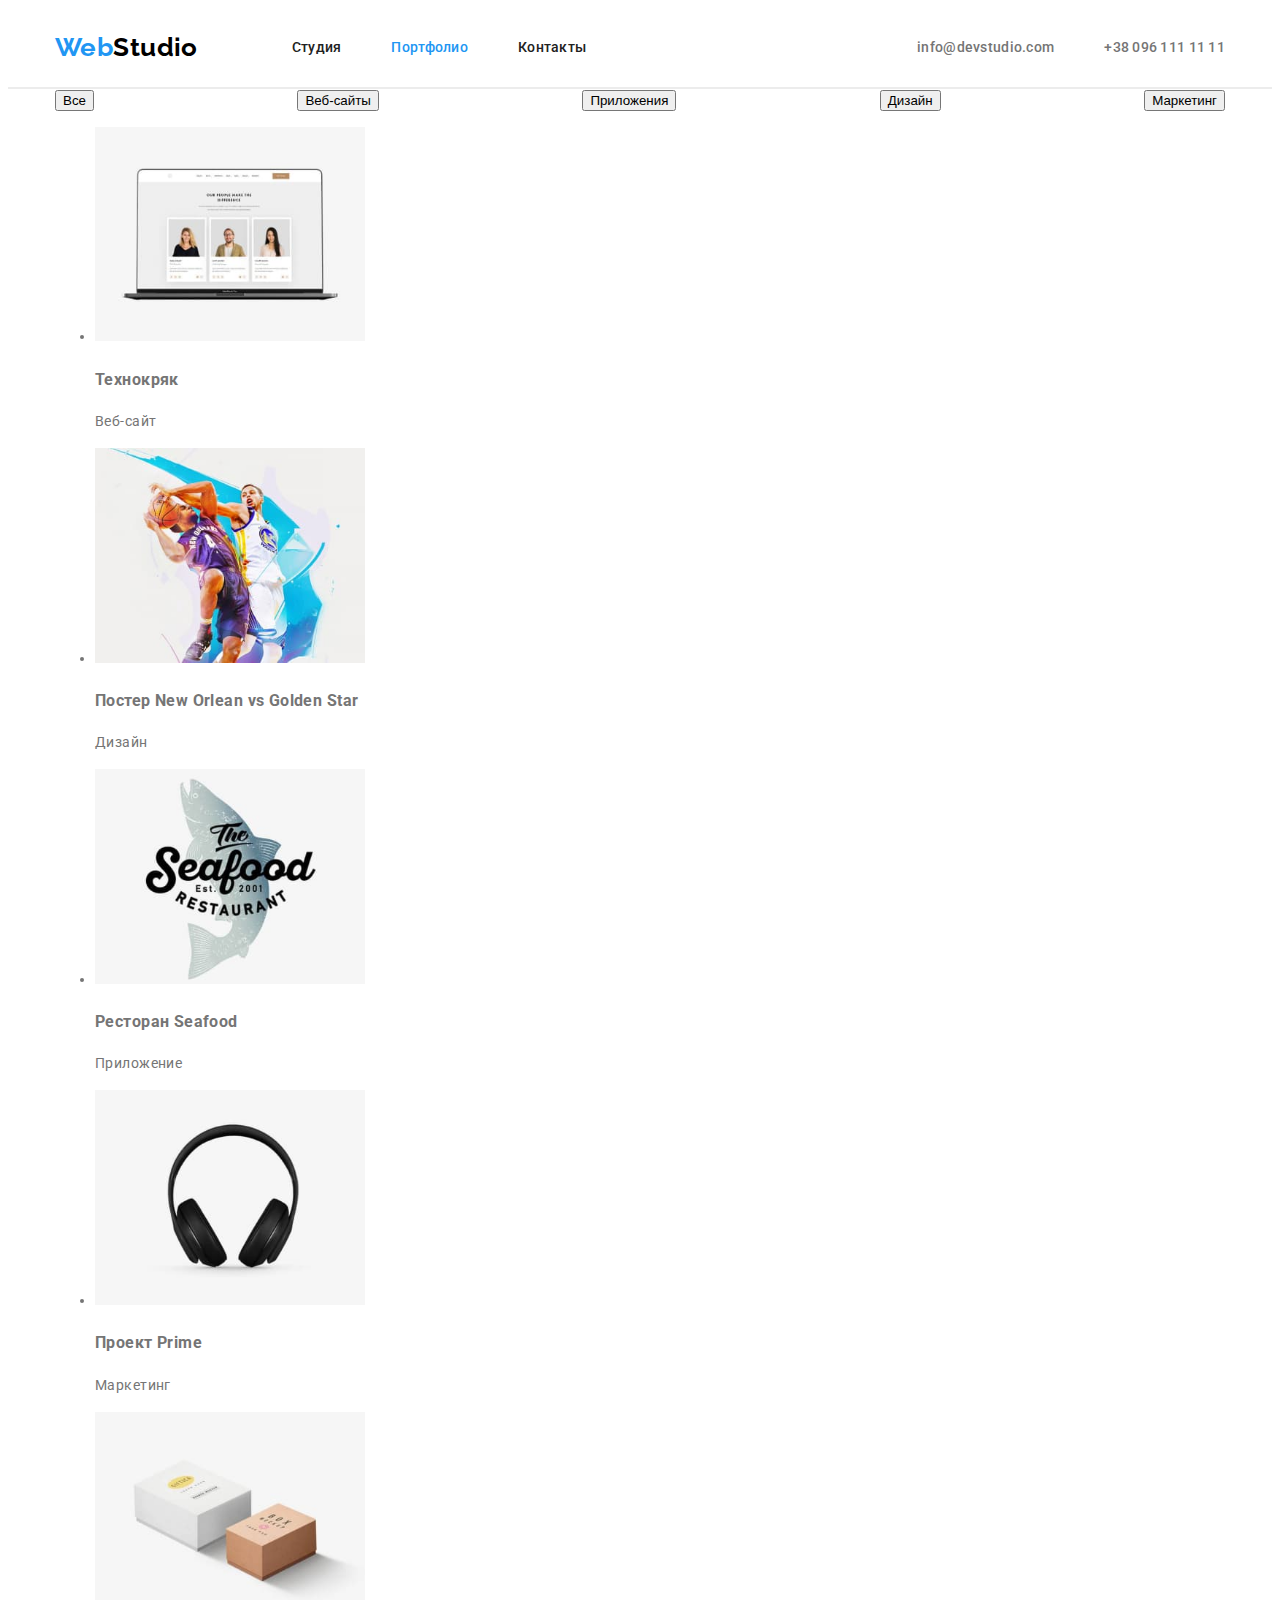
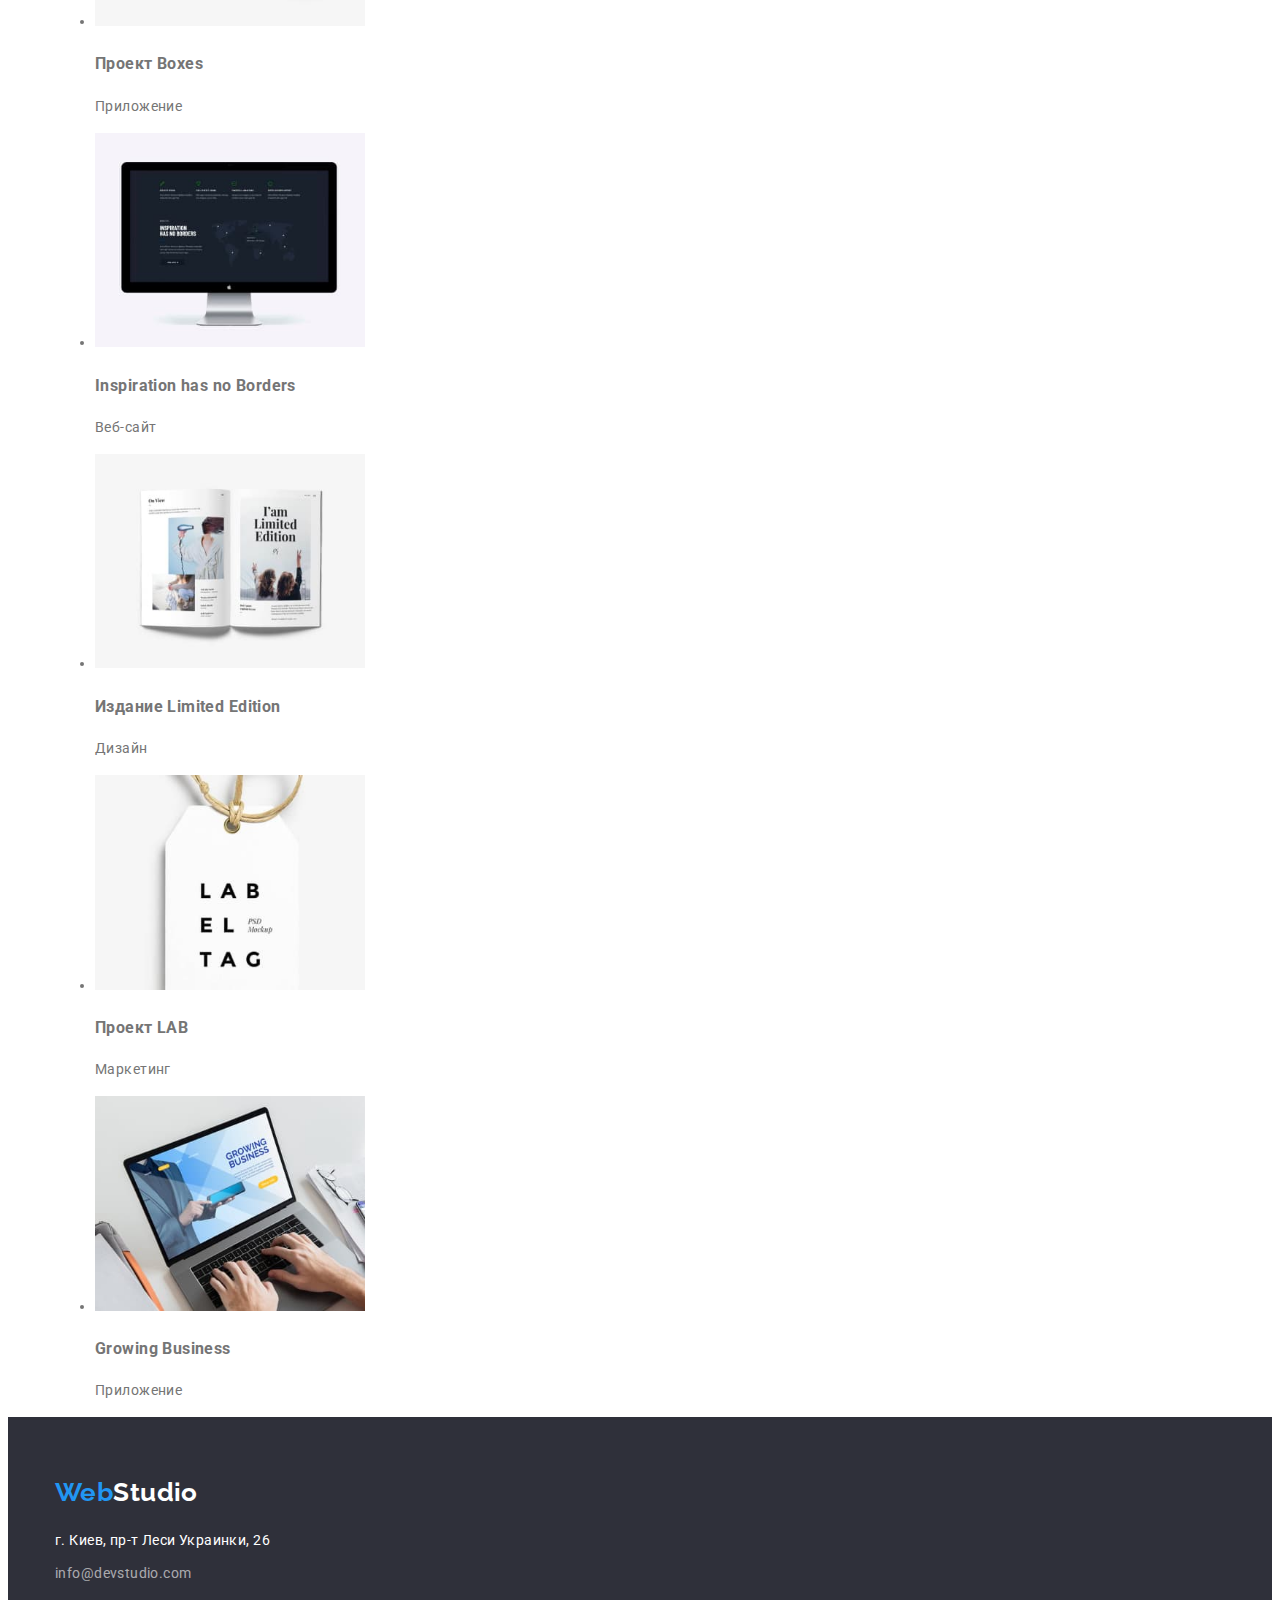
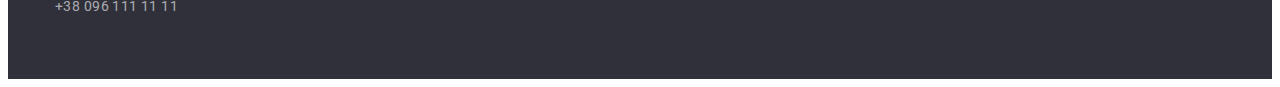
==== portfolio.html @ 9114711f "Добавлена верстка страницы  portfolio.html" ====
<!DOCTYPE html>
<html lang="en">
<head>
    <meta charset="UTF-8">
    <meta http-equiv="X-UA-Compatible" content="IE=edge">
    <meta name="viewport" content="width=device-width, initial-scale=1.0">
    <title>Portfolio</title>

    <link rel="preconnect" href="https://fonts.googleapis.com">
    <link rel="preconnect" href="https://fonts.gstatic.com" crossorigin>
    <link href="https://fonts.googleapis.com/css2?family=Raleway:wght@700&family=Roboto:wght@400;500;700&display=swap" rel="stylesheet"> 
    
    <link rel="stylesheet" href="./css/styles.css">
</head>
<body>
     <!-- header -->
     <header>
        <div class="header">
            <nav class="nav">
                <a class="logo" href="./index.html"><span class="sub-logo">Web</span>Studio</a>
                <ul class="list nav-link">
                    <li><a class="link" href="./index.html">Студия</a></li>
                    <li><a class="link current" href="./portfolio.html">Портфолио</a></li>
                    <li><a class="link" href="">Контакты</a></li>
                </ul>
            </nav>
            <ul class="list">
                <li><a class="link contact" href="mailto:info@devstudio.com">info@devstudio.com</a></li>
                <li><a class="link contact" href="tel:+380961111111">+38 096 111 11 11</a></li>
            </ul>

        </div>
        <div class="separate-line">
    </header>

    <!-- main page -->
    <main>
        <section class="section">
            <h1 class="unvisible">Примеры работ</h1>
            <ul class="list">
                <li><button type="button">Все</button></li>
                <li><button type="button">Веб-сайты</button></li>
                <li><button type="button">Приложения</button></li>
                <li><button type="button">Дизайн</button></li>
                <li><button type="button">Маркетинг</button></li>
            </ul>
            <ul>
                <li>
                    <img
                            src="./images/example_1.jpg"
                            alt="Пример работы"
                            width="270"
                        />
                        <h3>Технокряк</h3>
                        <p>Веб-сайт</p>
                </li>
                <li>
                    <img
                            src="./images/example_2.jpg"
                            alt="Пример работы"
                            width="270"
                        />
                        <h3>Постер New Orlean vs Golden Star</h3>
                        <p>Дизайн</p>
                </li>
                <li>
                    <img
                            src="./images/example_3.jpg"
                            alt="Пример работы"
                            width="270"
                        />
                        <h3>Ресторан Seafood</h3>
                        <p>Приложение</p>
                </li>
                <li>
                    <img
                            src="./images/example_4.jpg"
                            alt="Пример работы"
                            width="270"
                        />
                        <h3>Проект Prime</h3>
                        <p>Маркетинг</p>
                </li>
                <li>
                    <img
                            src="./images/example_5.jpg"
                            alt="Пример работы"
                            width="270"
                        />
                        <h3>Проект Boxes</h3>
                        <p>Приложение</p>
                </li>
                <li>
                    <img
                            src="./images/example_6.jpg"
                            alt="Пример работы"
                            width="270"
                        />
                        <h3>Inspiration has no Borders</h3>
                        <p>Веб-сайт</p>
                </li>
                <li>
                    <img
                            src="./images/example_7.jpg"
                            alt="Пример работы"
                            width="270"
                        />
                        <h3>Издание Limited Edition</h3>
                        <p>Дизайн</p>
                </li>
                <li>
                    <img
                            src="./images/example_8.jpg"
                            alt="Пример работы"
                            width="270"
                        />
                        <h3>Проект LAB</h3>
                        <p>Маркетинг</p>
                </li>
                <li>
                    <img
                            src="./images/example_9.jpg"
                            alt="Пример работы"
                            width="270"
                        />
                        <h3>Growing Business</h3>
                        <p>Приложение</p>
                </li>
            </ul>
        </section>
    </main>

    <!-- footer -->
    <footer class="footer">
        <div class="footer-container">
            <a class="logo" href="./index.html"><span class="sub-logo">Web</span>Studio</a>
            <address>
                <ul class="address">
                    <li><a class="address-link" href="">г. Киев, пр-т Леси Украинки, 26</a></li>
                    <li><a class="footer-contact" href="mailto:info@devstudio.com">info@devstudio.com</a></li>
                    <li><a class="footer-contact" href="tel:+380961111111">+38 096 111 11 11</a></li>
                </ul>
            </address>
        </div>
    </footer>
</body>
</html>
---- css/styles.css ----
:root {
    --text-color: #757575;
    --header-color: #212121;
    --logo-color: #000000;
    --accent-color: #2196F3;
    --bg-color: #FFFFFF;
    --secondary-bg-color:#F5F4FA;
    --additional-bg-color:#2F303A;
    --secondary-contact-color: rgba(255, 255, 255, 0.6);
    --separator-line-color: #ECECEC;
    --box-shadow-color1: rgba(0, 0, 0, 0.15);
    --box-shadow-color2: rgba(0, 0, 0, 0.12);
    --box-shadow-color3: rgba(0, 0, 0, 0.14);
    --box-shadow-color4: rgba(0, 0, 0, 0.2);

}

/* Оформление основного текста */
body {
    background-color: var(--bg-color);
    color: var(--text-color);

    font-family: Roboto, sans-serif;
    font-size: 14px;
    line-height: 1.71;
    letter-spacing: 0.03em;  
  }

/* Делаем flex-контейнерами всю шапку, меню навигации и все списки */
.header, 
.nav, 
.list {
    display: flex;
}

/* Позиционируем элементы в шапке и во всех списках */
.header,
.list {
    align-items: center;
    justify-content: space-between;
}

/* Задаём ширину контента и центрируем его */
.header,
.section,
.team >.list
 {
    width: 1170px;
    margin: auto;
}

/* Стилизируем ссылки */
.link {
    color: var(--header-color);
    margin: 0 0 0 50px; 
    text-decoration: none;
    font-weight: 500;
    line-height: 1.14;
    letter-spacing: 0.02em;
}

/* Переопределяем цвет ссылок при наведении мышей или фокусе с клафиатуры,
    a также цвет ссылки текущей страницы */
.link:hover,
.link:focus,
.link.contact:hover,
.link.contact:focus,
.address-link:hover,
.address-link:focus,
.footer-contact:hover,
.footer-contact:focus,
.current {
    color: var(--accent-color);
}

/* Переопределаем цвет контактов */
.link.contact {
    color: var(--text-color);
}

/* Стилизируем списки (убираем маркеры и левый внутренний отступ) */
.list,
.address {
    list-style: none;
    margin: 0;
    padding-left: 0;
}

/* Стилизируем логотип */
.logo {
    color: var(--logo-color);
    margin: 24px 0;
    text-decoration: none;
    font-family: 'Raleway';
    font-style: normal;
    font-weight: 700;
    font-size: 26px;
    line-height: 1.19;
}

.sub-logo {
    color: var(--accent-color);
}

/* Позиционируем список навигации */
.nav-link {
    margin-left: 44px;
}

/* Разделительная черта между шапкой и остальной страницей */
.separate-line {
    height: 0px;
    border: 1px solid var(--separator-line-color);
}

/* Основной заголовок */
.hero {
    color: var(--bg-color);
    background-color: var(--additional-bg-color);
    display: flex;
    flex-direction: column;
    align-items: center;
    justify-content: center;
}

.slogan {
    width: 696px;
    margin: 0 auto;
    padding-top: 200px;
    font-weight: 900;
    font-size: 44px;
    line-height: 1.36;
    letter-spacing: 0.06em;
    text-align: center;
    text-transform: uppercase;
}

/* Оформление и позиционирование кнопки */
.btn {
    color: var(--bg-color);
    background: var(--accent-color);
    margin: 30px auto 200px;
    padding: 10px 32px;
    border-width: 0;
    border-radius: 4px; 
    box-shadow: 0px 4px 4px var(--box-shadow-color1);
    font-weight: 700;
    font-size: 16px;
    line-height: 1.88;
    letter-spacing: 0.06em;

    cursor: pointer;
}

/* Скрываем логические заголовки */
.unvisible {
    display: none;
}

/* Оформление подзаголовков */
.subtitle {
    color: var(--header-color);
    font-weight: 700;
    line-height: 1.14;
    text-transform: uppercase;
}

/* Оформление заголовков разделов(секций) */
.title {
    color: var(--header-color);
    margin-top: 0;
    margin-bottom: 50px;
    font-weight: 700;
    font-size: 36px;
    line-height: 1.17;
    text-align: center;
}

/* Блок отдельного преимущества */
.feature {
    width: 270px;
    margin: 94px auto;
}

/* Убираем лишние пустоты под изображениями в списках */
.list img {
    display: block;
}

/* Секция "Наша команда" */
.team {
    background-color: var(--secondary-bg-color);
    margin: 94px auto 0;
    padding: 94px 0;
}

/* Блок отдельного члена команды */
.member {
    background-color: var(--bg-color);
    text-align: center;
    box-shadow: 0px 1px 3px var(--box-shadow-color2), 
                0px 1px 1px var(--box-shadow-color3),
                0px 2px 1px var(--box-shadow-color4);
    border-radius: 0px 0px 4px 4px;
}

/* Стиль имени члена команды */
.name {
    color: var(--header-color);
    margin: 30px auto 10px;
    font-weight: 500;
    font-size: 16px;
    line-height: 1.19;
}

/* Стиль для должности */
.position {
    color: var(--text-color);
    margin: 10px auto 30px;
    font-size: 16px;
    line-height: 1.19;
}

/* Переопределяем цвет фона Подвала */
.footer {
    background-color: var(--additional-bg-color);
}

/* Размер и позиционирование контента подвала */
.footer-container {
    width: 1170px;
    margin: auto;
    padding: 60px 0;
}

/* Переопределяем цвет логотипа в подвале */
.footer .logo {
    color: var(--bg-color);
}

/* Оформляем блок адреса */
.address{
    margin-top: 20px;
    font-style: normal;
}

/* Стилизируем ссылку адреса */
.address-link {
    color: var(--bg-color);
    text-decoration: none;
    display: block;
}

/* Стилизируем ссылки контактов в подвале */
.footer-contact {
    color: var(--secondary-contact-color);
    text-decoration: none;
    padding-top: 9px;
    display: block
}
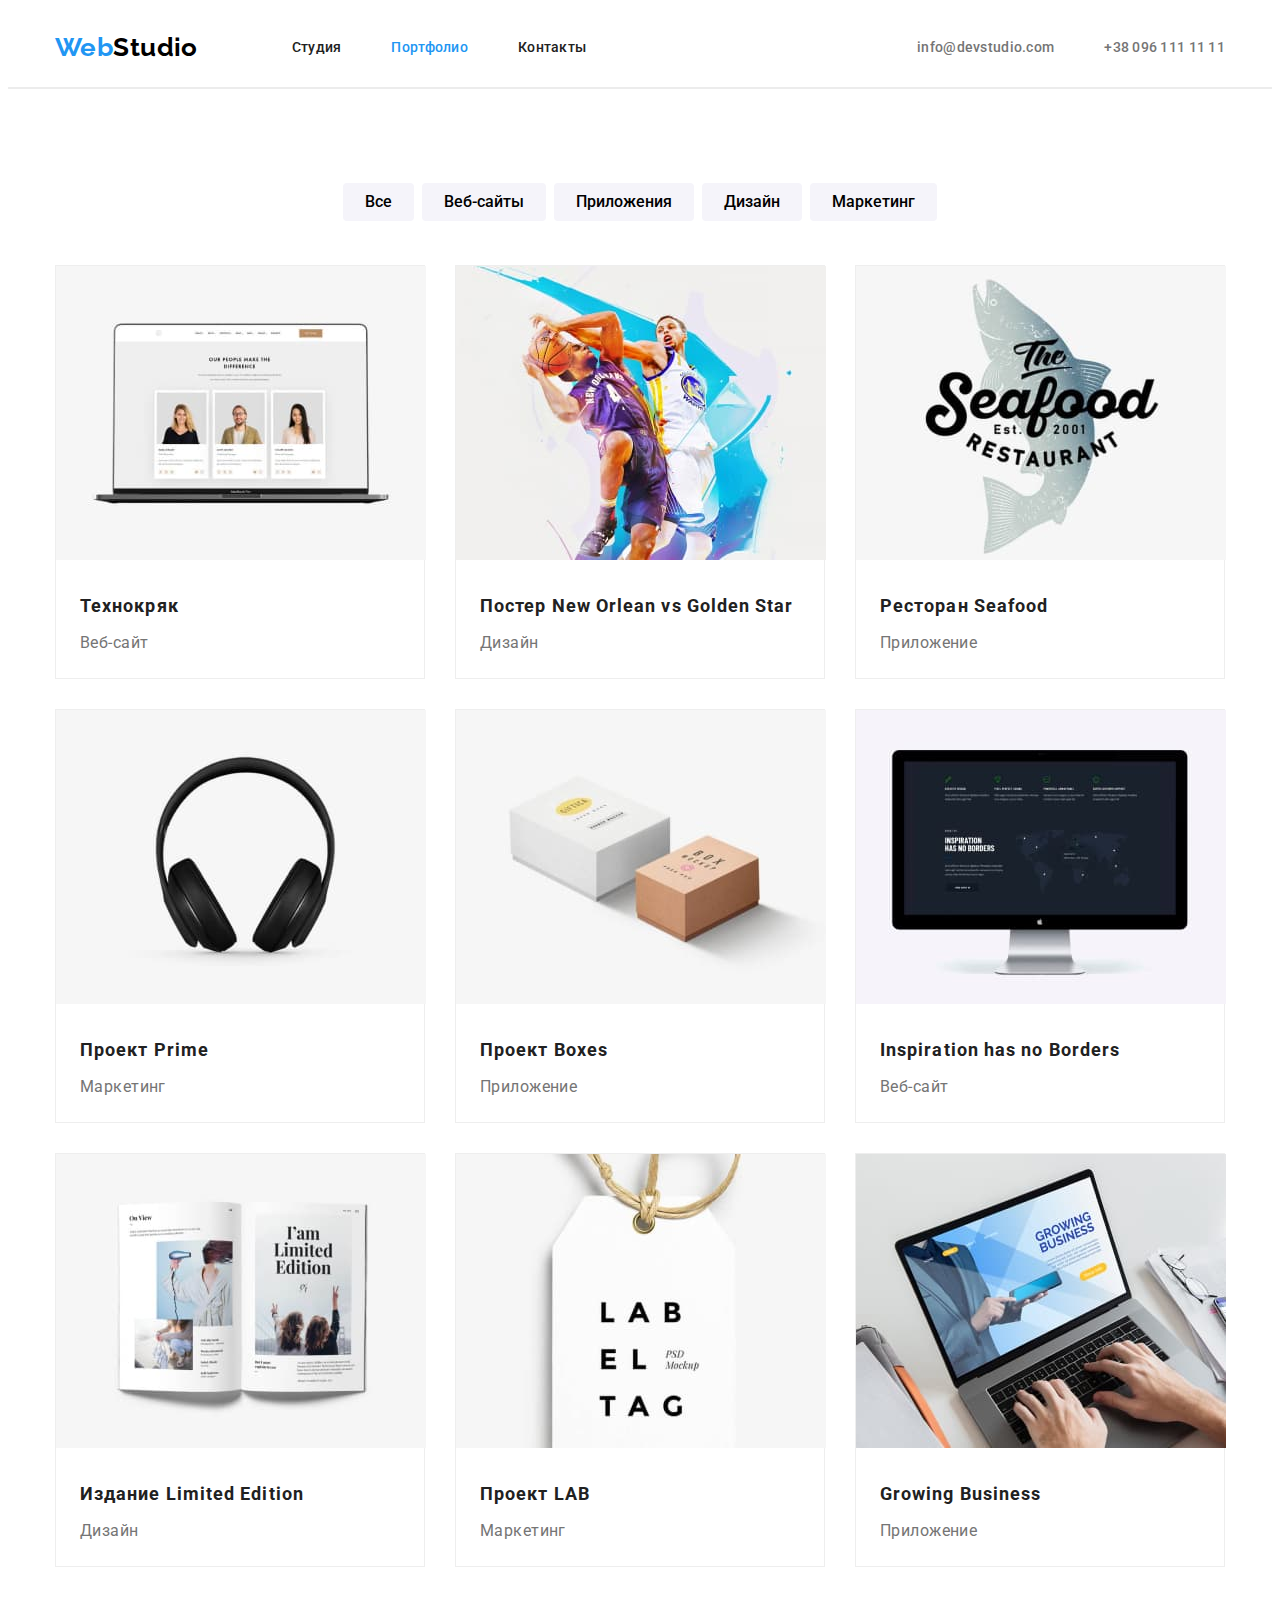
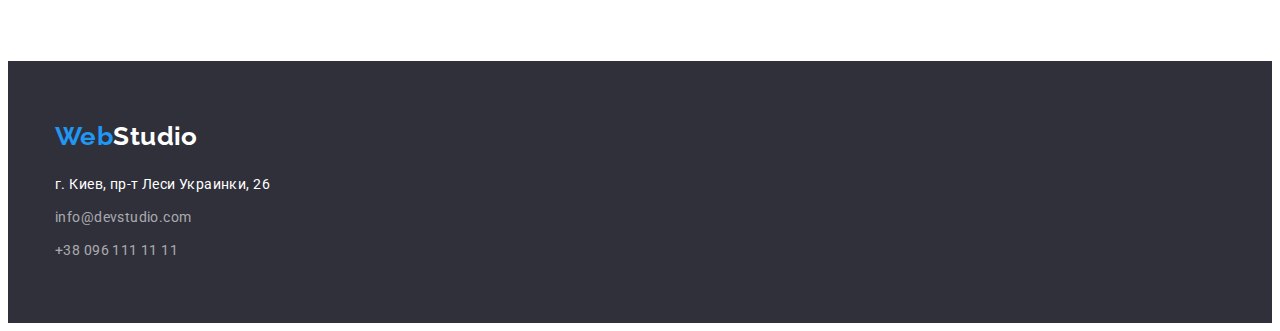
==== commit 400adee7: "Добавлено css-оформление для portfolio.html" ====
--- a/portfolio.html
+++ b/portfolio.html
@@ -8,7 +8,7 @@
 
     <link rel="preconnect" href="https://fonts.googleapis.com">
     <link rel="preconnect" href="https://fonts.gstatic.com" crossorigin>
-    <link href="https://fonts.googleapis.com/css2?family=Raleway:wght@700&family=Roboto:wght@400;500;700&display=swap" rel="stylesheet"> 
+    <link href="https://fonts.googleapis.com/css2?family=Raleway:wght@700&family=Roboto:wght@400;500;700;900&display=swap" rel="stylesheet">  
     
     <link rel="stylesheet" href="./css/styles.css">
 </head>
@@ -35,96 +35,97 @@
 
     <!-- main page -->
     <main>
+        <!-- work examples -->
         <section class="section">
             <h1 class="unvisible">Примеры работ</h1>
-            <ul class="list">
-                <li><button type="button">Все</button></li>
-                <li><button type="button">Веб-сайты</button></li>
-                <li><button type="button">Приложения</button></li>
-                <li><button type="button">Дизайн</button></li>
-                <li><button type="button">Маркетинг</button></li>
+            <ul class="filter">
+                <li><button class="filter-btn" type="button">Все</button></li>
+                <li><button class="filter-btn" type="button">Веб-сайты</button></li>
+                <li><button class="filter-btn" type="button">Приложения</button></li>
+                <li><button class="filter-btn" type="button">Дизайн</button></li>
+                <li><button class="filter-btn" type="button">Маркетинг</button></li>
             </ul>
-            <ul>
-                <li>
+            <ul class="examples">
+                <li class="work-example">
                     <img
                             src="./images/example_1.jpg"
                             alt="Пример работы"
-                            width="270"
+                            width="370"
                         />
-                        <h3>Технокряк</h3>
-                        <p>Веб-сайт</p>
+                        <h2 class="work-name">Технокряк</h2>
+                        <p class="work-kind">Веб-сайт</p>
                 </li>
-                <li>
+                <li class="work-example">
                     <img
                             src="./images/example_2.jpg"
                             alt="Пример работы"
-                            width="270"
+                            width="370"
                         />
-                        <h3>Постер New Orlean vs Golden Star</h3>
-                        <p>Дизайн</p>
+                        <h2 class="work-name">Постер New Orlean vs Golden Star</h2>
+                        <p class="work-kind">Дизайн</p>
                 </li>
-                <li>
+                <li class="work-example">
                     <img
                             src="./images/example_3.jpg"
                             alt="Пример работы"
-                            width="270"
+                            width="370"
                         />
-                        <h3>Ресторан Seafood</h3>
-                        <p>Приложение</p>
+                        <h2 class="work-name">Ресторан Seafood</h2>
+                        <p class="work-kind">Приложение</p>
                 </li>
-                <li>
+                <li class="work-example">
                     <img
                             src="./images/example_4.jpg"
                             alt="Пример работы"
-                            width="270"
+                            width="370"
                         />
-                        <h3>Проект Prime</h3>
-                        <p>Маркетинг</p>
+                        <h2 class="work-name">Проект Prime</h2>
+                        <p class="work-kind">Маркетинг</p>
                 </li>
-                <li>
+                <li class="work-example">
                     <img
                             src="./images/example_5.jpg"
                             alt="Пример работы"
-                            width="270"
+                            width="370"
                         />
-                        <h3>Проект Boxes</h3>
-                        <p>Приложение</p>
+                        <h2 class="work-name">Проект Boxes</h2>
+                        <p class="work-kind">Приложение</p>
                 </li>
-                <li>
+                <li class="work-example">
                     <img
                             src="./images/example_6.jpg"
                             alt="Пример работы"
-                            width="270"
+                            width="370"
                         />
-                        <h3>Inspiration has no Borders</h3>
-                        <p>Веб-сайт</p>
+                        <h2 class="work-name">Inspiration has no Borders</h2>
+                        <p class="work-kind">Веб-сайт</p>
                 </li>
-                <li>
+                <li class="work-example">
                     <img
                             src="./images/example_7.jpg"
                             alt="Пример работы"
-                            width="270"
+                            width="370"
                         />
-                        <h3>Издание Limited Edition</h3>
-                        <p>Дизайн</p>
+                        <h2 class="work-name">Издание Limited Edition</h2>
+                        <p class="work-kind">Дизайн</p>
                 </li>
-                <li>
+                <li class="work-example">
                     <img
                             src="./images/example_8.jpg"
                             alt="Пример работы"
-                            width="270"
+                            width="370"
                         />
-                        <h3>Проект LAB</h3>
-                        <p>Маркетинг</p>
+                        <h2 class="work-name">Проект LAB</h2>
+                        <p class="work-kind">Маркетинг</p>
                 </li>
-                <li>
+                <li class="work-example">
                     <img
                             src="./images/example_9.jpg"
                             alt="Пример работы"
-                            width="270"
+                            width="370"
                         />
-                        <h3>Growing Business</h3>
-                        <p>Приложение</p>
+                        <h2 class="work-name">Growing Business</h2>
+                        <p class="work-kind">Приложение</p>
                 </li>
             </ul>
         </section>
--- a/css/styles.css
+++ b/css/styles.css
@@ -9,10 +9,13 @@
     --additional-bg-color:#2F303A;
     --secondary-contact-color: rgba(255, 255, 255, 0.6);
     --separator-line-color: #ECECEC;
+    --border-color: #EEEEEE;
     --box-shadow-color1: rgba(0, 0, 0, 0.15);
     --box-shadow-color2: rgba(0, 0, 0, 0.12);
     --box-shadow-color3: rgba(0, 0, 0, 0.14);
     --box-shadow-color4: rgba(0, 0, 0, 0.2);
+    --box-shadow-color5: rgba(0, 0, 0, 0.1);
+    --box-shadow-color6: rgba(0, 0, 0, 0.08);
 
 }
 
@@ -27,7 +30,7 @@
     letter-spacing: 0.03em;  
   }
 
-/* Делаем flex-контейнерами всю шапку, меню навигации и все списки */
+/* Делаем flex-контейнерами шапку, отдельно меню навигации и все списки */
 .header, 
 .nav, 
 .list {
@@ -43,11 +46,14 @@
 
 /* Задаём ширину контента и центрируем его */
 .header,
-.section,
-.team >.list
- {
+.team >.list {
     width: 1170px;
     margin: auto;
+}
+
+.section {
+    width: 1170px;
+    margin: 94px auto;
 }
 
 /* Стилизируем ссылки */
@@ -145,11 +151,11 @@
     border-width: 0;
     border-radius: 4px; 
     box-shadow: 0px 4px 4px var(--box-shadow-color1);
+    font-family: Roboto, sans-serif;
     font-weight: 700;
     font-size: 16px;
     line-height: 1.88;
     letter-spacing: 0.06em;
-
     cursor: pointer;
 }
 
@@ -180,7 +186,6 @@
 /* Блок отдельного преимущества */
 .feature {
     width: 270px;
-    margin: 94px auto;
 }
 
 /* Убираем лишние пустоты под изображениями в списках */
@@ -260,4 +265,74 @@
     display: block
 }
 
-
+/* Фильтр для примеров работ */
+.filter {
+    list-style: none;
+    display: flex;
+    justify-content: center;
+    padding-left: 0;
+}
+
+/* Оформляем кнопки фильтра */
+.filter-btn {
+    background: var(--secondary-bg-color);
+    margin: 0 4px 30px;
+    padding: 6px 22px;
+    border-width: 0;
+    border-radius: 4px;
+    font-family: Roboto, sans-serif;
+    font-weight: 500;
+    font-size: 16px;
+    line-height: 1.62;
+    text-align: center;
+}
+
+/* Переопределяем цвет кнопок фильтра при наведении мыши и
+   фокуса с клавиатуры */
+.filter-btn:hover,
+.filter-btn:focus {
+    background-color: var(--accent-color);
+    color: var(--bg-color);
+    box-shadow: 0px 3px 1px var(--box-shadow-color5),
+                0px 1px 2px var(--box-shadow-color6),
+                0px 2px 2px var(--box-shadow-color2);
+}
+
+/* Список примеров работ */
+.examples {
+    list-style: none;
+    margin-left: -30px;
+    margin-top: -30px;
+    padding-left: 0;
+    display: flex;
+    flex-wrap: wrap;
+}
+
+/* GПример работы */
+.work-example {
+    width: 370px;
+    margin-left: 30px;
+    margin-top: 30px;
+    border: 1px solid var(--border-color);;
+    box-sizing: border-box;
+}
+
+/* Имя работы */
+.work-name {
+    color: var(--header-color);
+    margin: 20px 24px 4px;
+    font-weight: 700;
+    font-size: 18px;
+    line-height: 2;
+    letter-spacing: 0.06em;
+}
+
+/* Тип работы */
+.work-kind {
+    margin: 4px 24px 20px;
+    font-size: 16px;
+    line-height: 1.88;
+}
+
+
+
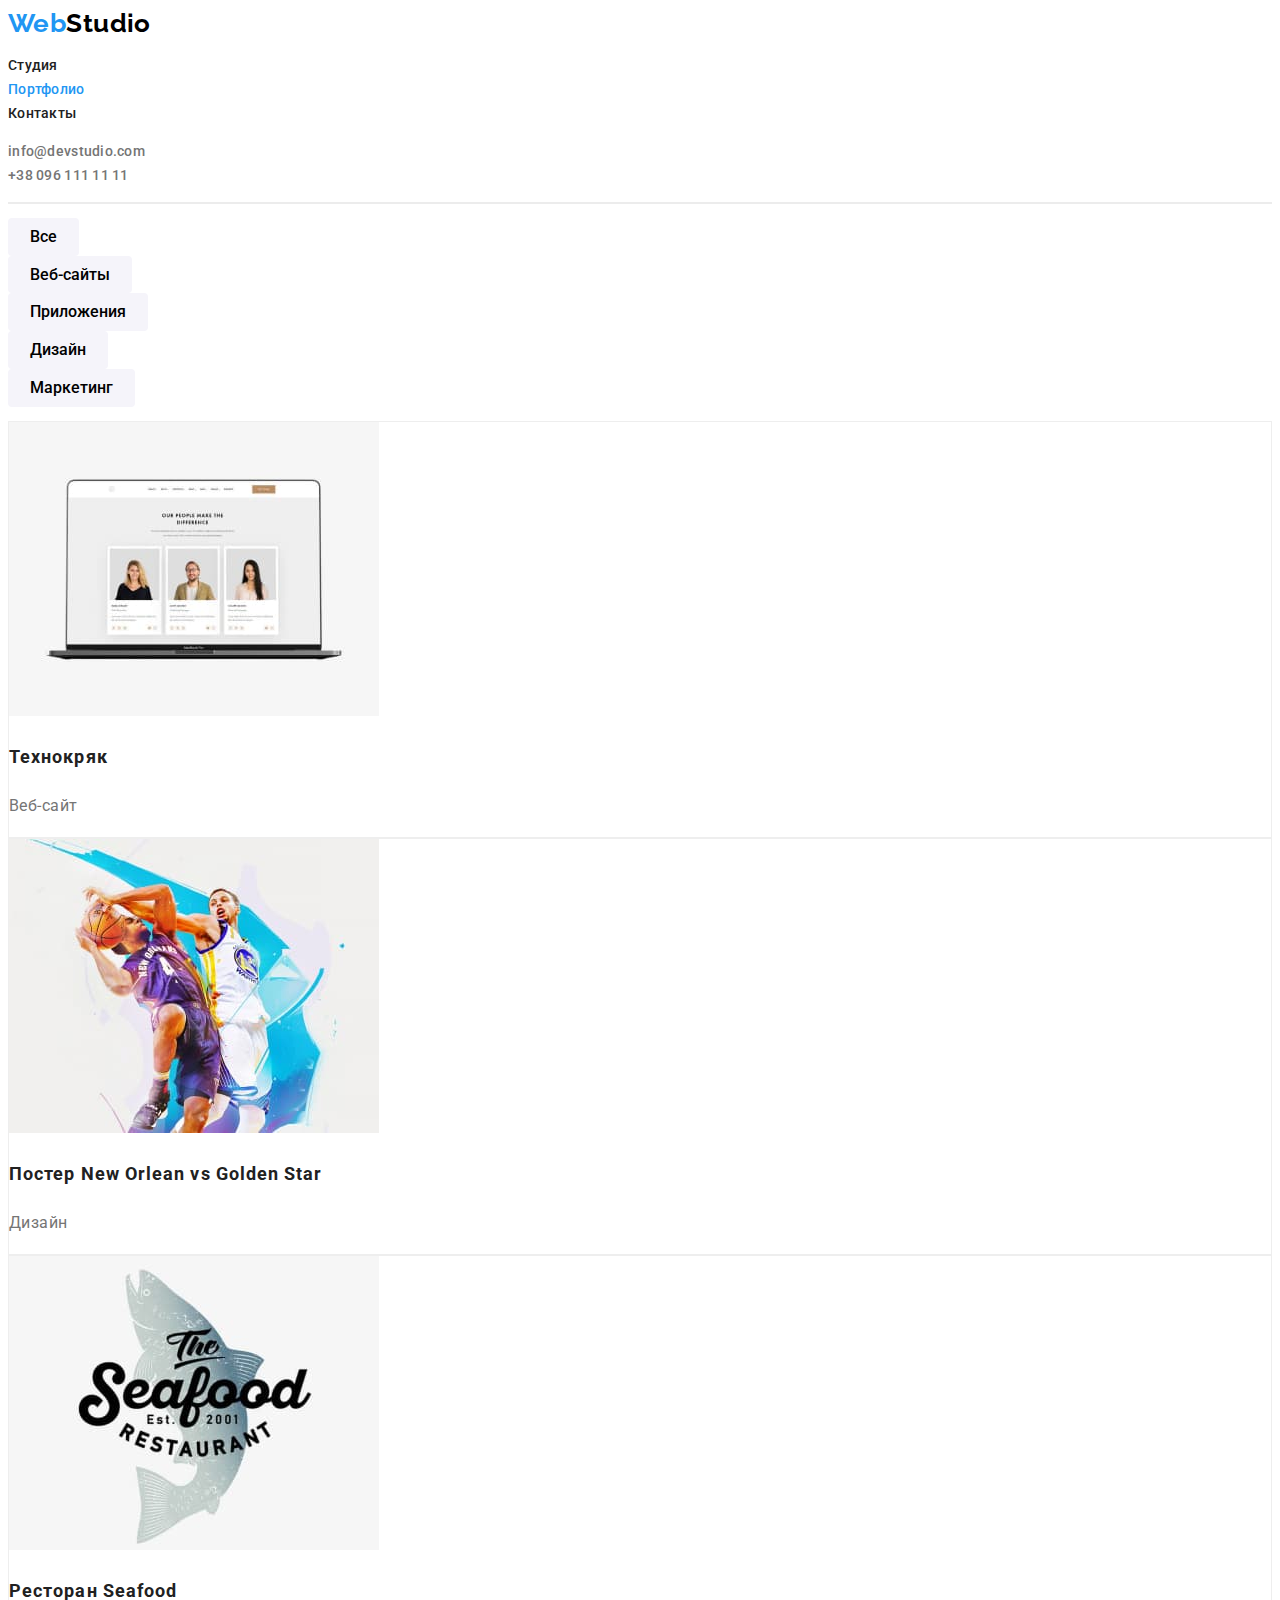
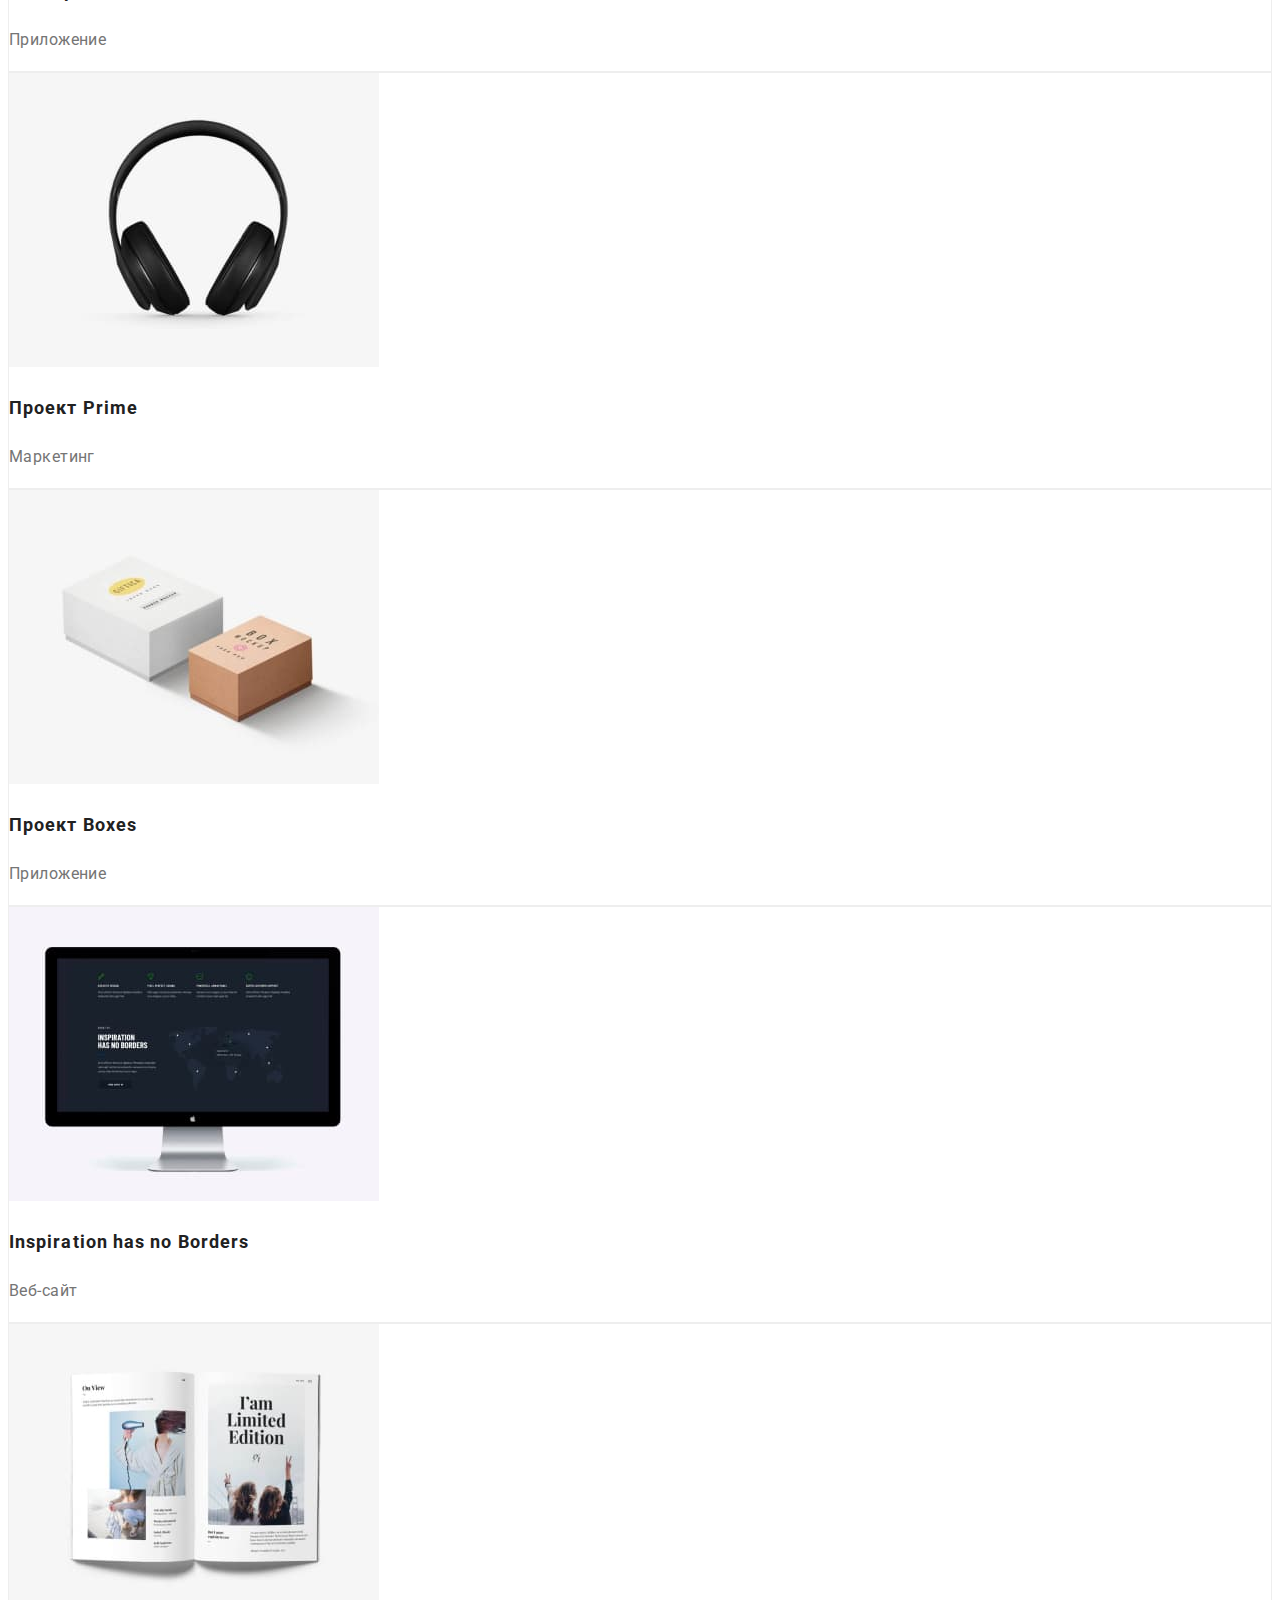
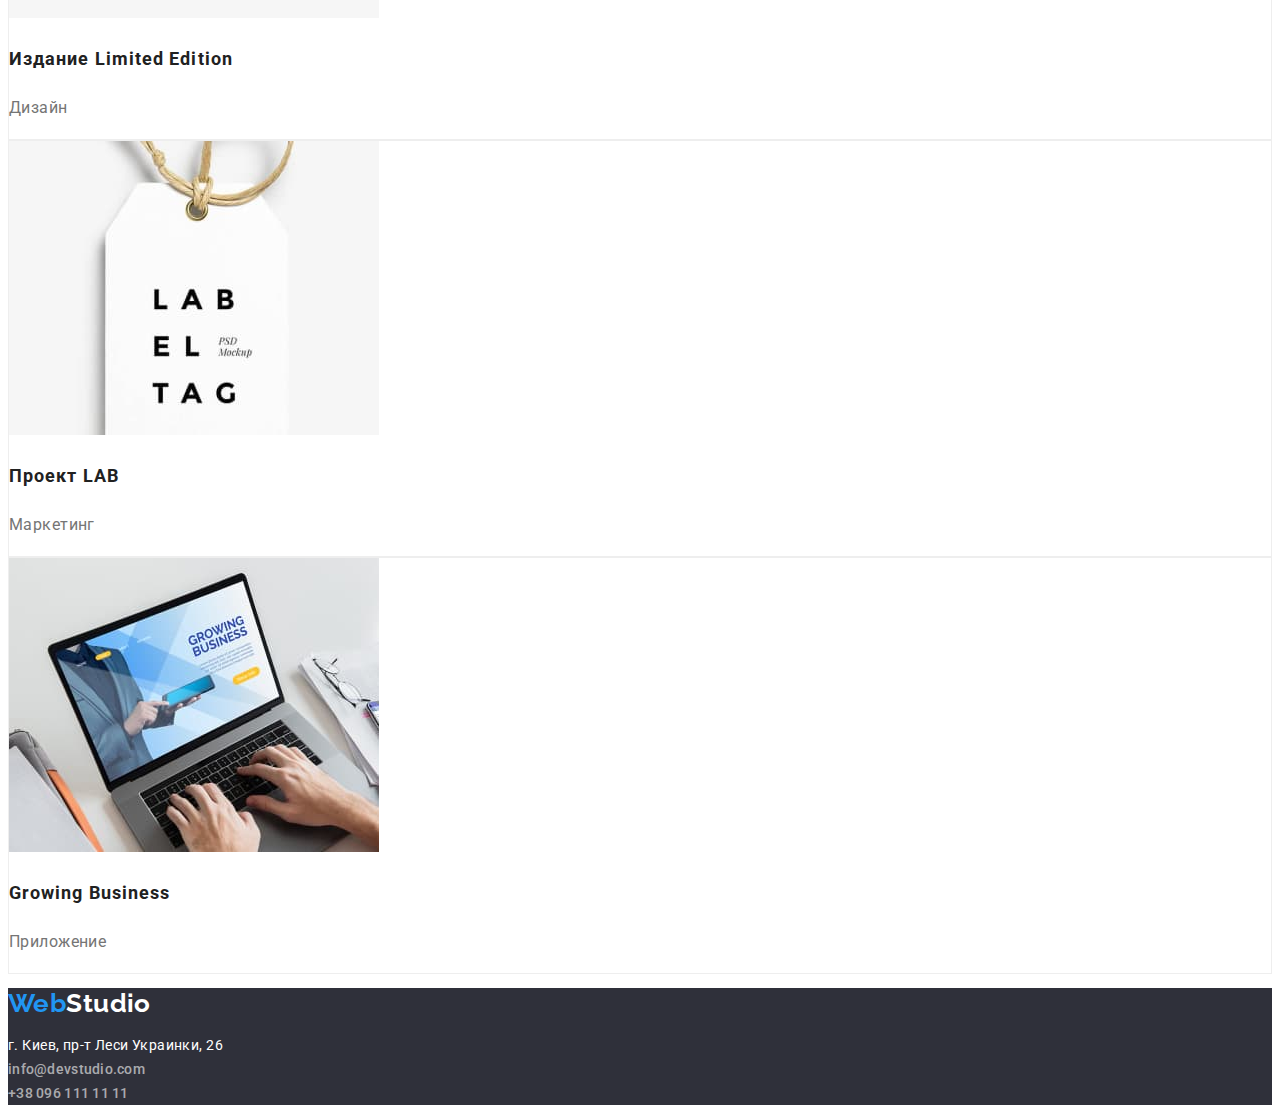
==== commit 0f94cc45: "Учтены рекомендации ментора" ====
--- a/portfolio.html
+++ b/portfolio.html
@@ -12,134 +12,134 @@
     
     <link rel="stylesheet" href="./css/styles.css">
 </head>
+
 <body>
-     <!-- header -->
+     <!-- Шапка -->
      <header>
         <div class="header">
             <nav class="nav">
                 <a class="logo" href="./index.html"><span class="sub-logo">Web</span>Studio</a>
-                <ul class="list nav-link">
-                    <li><a class="link" href="./index.html">Студия</a></li>
-                    <li><a class="link current" href="./portfolio.html">Портфолио</a></li>
-                    <li><a class="link" href="">Контакты</a></li>
+                <ul class="nav-list">
+                    <li><a class="nav-link" href="./index.html">Студия</a></li>
+                    <li><a class="nav-link current" href="./portfolio.html">Портфолио</a></li>
+                    <li><a class="nav-link" href="">Контакты</a></li>
                 </ul>
             </nav>
-            <ul class="list">
-                <li><a class="link contact" href="mailto:info@devstudio.com">info@devstudio.com</a></li>
-                <li><a class="link contact" href="tel:+380961111111">+38 096 111 11 11</a></li>
+            <ul class="contact-list">
+                <li><a class="contact-link" href="mailto:info@devstudio.com">info@devstudio.com</a></li>
+                <li><a class="contact-link" href="tel:+380961111111">+38 096 111 11 11</a></li>
             </ul>
-
         </div>
         <div class="separate-line">
     </header>
 
     <!-- main page -->
     <main>
-        <!-- work examples -->
-        <section class="section">
-            <h1 class="unvisible">Примеры работ</h1>
-            <ul class="filter">
-                <li><button class="filter-btn" type="button">Все</button></li>
-                <li><button class="filter-btn" type="button">Веб-сайты</button></li>
-                <li><button class="filter-btn" type="button">Приложения</button></li>
-                <li><button class="filter-btn" type="button">Дизайн</button></li>
-                <li><button class="filter-btn" type="button">Маркетинг</button></li>
+        <!-- Портфолио -->
+        <section class="portfolio">
+            <h1 class="unvisible">Портфолио</h1>
+            <ul class="portfolio-btn-list">
+                <li><button class="portfolio-btn" type="button">Все</button></li>
+                <li><button class="portfolio-btn" type="button">Веб-сайты</button></li>
+                <li><button class="portfolio-btn" type="button">Приложения</button></li>
+                <li><button class="portfolio-btn" type="button">Дизайн</button></li>
+                <li><button class="portfolio-btn" type="button">Маркетинг</button></li>
             </ul>
-            <ul class="examples">
-                <li class="work-example">
+            <ul class="project-list">
+                <li class="project-item">
                     <img
                             src="./images/example_1.jpg"
                             alt="Пример работы"
                             width="370"
                         />
-                        <h2 class="work-name">Технокряк</h2>
-                        <p class="work-kind">Веб-сайт</p>
+                        <h2 class="project-title">Технокряк</h2>
+                        <p class="project-description">Веб-сайт</p>
                 </li>
-                <li class="work-example">
+                <li class="project-item">
                     <img
                             src="./images/example_2.jpg"
                             alt="Пример работы"
                             width="370"
                         />
-                        <h2 class="work-name">Постер New Orlean vs Golden Star</h2>
-                        <p class="work-kind">Дизайн</p>
+                        <h2 class="project-title">Постер New Orlean vs Golden Star</h2>
+                        <p class="project-description">Дизайн</p>
                 </li>
-                <li class="work-example">
+                <li class="project-item">
                     <img
                             src="./images/example_3.jpg"
                             alt="Пример работы"
                             width="370"
                         />
-                        <h2 class="work-name">Ресторан Seafood</h2>
-                        <p class="work-kind">Приложение</p>
+                        <h2 class="project-title">Ресторан Seafood</h2>
+                        <p class="project-description">Приложение</p>
                 </li>
-                <li class="work-example">
+                <li class="project-item">
                     <img
                             src="./images/example_4.jpg"
                             alt="Пример работы"
                             width="370"
                         />
-                        <h2 class="work-name">Проект Prime</h2>
-                        <p class="work-kind">Маркетинг</p>
+                        <h2 class="project-title">Проект Prime</h2>
+                        <p class="project-description">Маркетинг</p>
                 </li>
-                <li class="work-example">
+                <li class="project-item">
                     <img
                             src="./images/example_5.jpg"
                             alt="Пример работы"
                             width="370"
                         />
-                        <h2 class="work-name">Проект Boxes</h2>
-                        <p class="work-kind">Приложение</p>
+                        <h2 class="project-title">Проект Boxes</h2>
+                        <p class="project-description">Приложение</p>
                 </li>
-                <li class="work-example">
+                <li class="project-item">
                     <img
                             src="./images/example_6.jpg"
                             alt="Пример работы"
                             width="370"
                         />
-                        <h2 class="work-name">Inspiration has no Borders</h2>
-                        <p class="work-kind">Веб-сайт</p>
+                        <h2 class="project-title">Inspiration has no Borders</h2>
+                        <p class="project-description">Веб-сайт</p>
                 </li>
-                <li class="work-example">
+                <li class="project-item">
                     <img
                             src="./images/example_7.jpg"
                             alt="Пример работы"
                             width="370"
                         />
-                        <h2 class="work-name">Издание Limited Edition</h2>
-                        <p class="work-kind">Дизайн</p>
+                        <h2 class="project-title">Издание Limited Edition</h2>
+                        <p class="project-description">Дизайн</p>
                 </li>
-                <li class="work-example">
+                <li class="project-item">
                     <img
                             src="./images/example_8.jpg"
                             alt="Пример работы"
                             width="370"
                         />
-                        <h2 class="work-name">Проект LAB</h2>
-                        <p class="work-kind">Маркетинг</p>
+                        <h2 class="project-title">Проект LAB</h2>
+                        <p class="project-description">Маркетинг</p>
                 </li>
-                <li class="work-example">
+                <li class="project-item">
                     <img
                             src="./images/example_9.jpg"
                             alt="Пример работы"
                             width="370"
                         />
-                        <h2 class="work-name">Growing Business</h2>
-                        <p class="work-kind">Приложение</p>
+                        <h2 class="project-title">Growing Business</h2>
+                        <p class="project-description">Приложение</p>
                 </li>
             </ul>
         </section>
     </main>
 
-    <!-- footer -->
+    <!-- Подвал -->
     <footer class="footer">
         <div class="footer-container">
             <a class="logo" href="./index.html"><span class="sub-logo">Web</span>Studio</a>
             <address>
-                <ul class="address">
+                <ul class="address-list">
                     <li><a class="address-link" href="">г. Киев, пр-т Леси Украинки, 26</a></li>
-                    <li><a class="footer-contact" href="mailto:info@devstudio.com">info@devstudio.com</a></li>
-                    <li><a class="footer-contact" href="tel:+380961111111">+38 096 111 11 11</a></li>
+                    <li><a class="contact-link" href="mailto:info@devstudio.com">info@devstudio.com</a></li>
+                    <li><a class="contact-link" href="tel:+380961111111">+38 096 111 11 11</a></li>
                 </ul>
             </address>
         </div>
--- a/css/styles.css
+++ b/css/styles.css
@@ -19,100 +19,72 @@
 
 }
 
-/* Оформление основного текста */
+/* Основной текст */
 body {
     background-color: var(--bg-color);
     color: var(--text-color);
-
     font-family: Roboto, sans-serif;
     font-size: 14px;
     line-height: 1.71;
     letter-spacing: 0.03em;  
   }
 
-/* Делаем flex-контейнерами шапку, отдельно меню навигации и все списки */
-.header, 
-.nav, 
-.list {
-    display: flex;
-}
-
-/* Позиционируем элементы в шапке и во всех списках */
-.header,
-.list {
-    align-items: center;
-    justify-content: space-between;
-}
-
-/* Задаём ширину контента и центрируем его */
-.header,
-.team >.list {
-    width: 1170px;
-    margin: auto;
-}
-
-.section {
-    width: 1170px;
-    margin: 94px auto;
-}
-
-/* Стилизируем ссылки */
-.link {
-    color: var(--header-color);
-    margin: 0 0 0 50px; 
+/* Логотип */
+.logo {
+    color: var(--logo-color);
+    text-decoration: none;
+    font-family: 'Raleway';
+    font-style: normal;
+    font-weight: 700;
+    font-size: 26px;
+    line-height: 1.19;
+}
+
+.sub-logo {
+    color: var(--accent-color);
+}
+
+ /* Cписки (убираем маркеры и левый внутренний отступ) */
+ .nav-list,
+ .contact-list,
+ .features-list,
+ .activites-list,
+ .team-list,
+ .address-list,
+ .portfolio-btn-list,
+ .project-list,
+ .portfolio-btn-list,
+ .project-list {
+    list-style: none;
+    padding-left: 0;
+ }
+
+ /* Cсылки */
+.nav-link,
+.contact-link {
+    color: var(--header-color);
     text-decoration: none;
     font-weight: 500;
     line-height: 1.14;
     letter-spacing: 0.02em;
 }
 
+/* Переопределаем цвет контактов */
+.header .contact-link {
+    color: var(--text-color);
+}
+
 /* Переопределяем цвет ссылок при наведении мышей или фокусе с клафиатуры,
     a также цвет ссылки текущей страницы */
-.link:hover,
-.link:focus,
-.link.contact:hover,
-.link.contact:focus,
-.address-link:hover,
-.address-link:focus,
-.footer-contact:hover,
-.footer-contact:focus,
-.current {
-    color: var(--accent-color);
-}
-
-/* Переопределаем цвет контактов */
-.link.contact {
-    color: var(--text-color);
-}
-
-/* Стилизируем списки (убираем маркеры и левый внутренний отступ) */
-.list,
-.address {
-    list-style: none;
-    margin: 0;
-    padding-left: 0;
-}
-
-/* Стилизируем логотип */
-.logo {
-    color: var(--logo-color);
-    margin: 24px 0;
-    text-decoration: none;
-    font-family: 'Raleway';
-    font-style: normal;
-    font-weight: 700;
-    font-size: 26px;
-    line-height: 1.19;
-}
-
-.sub-logo {
-    color: var(--accent-color);
-}
-
-/* Позиционируем список навигации */
-.nav-link {
-    margin-left: 44px;
-}
+    .nav-link:hover,
+    .nav-link:focus,
+    .contact-link:hover,
+    .contact-link:focus,
+    .footer .contact-link:hover,
+    .footer .contact-link:focus,
+    .current { 
+        color: var(--accent-color);
+    }
 
 /* Разделительная черта между шапкой и остальной страницей */
 .separate-line {
@@ -124,16 +96,10 @@
 .hero {
     color: var(--bg-color);
     background-color: var(--additional-bg-color);
-    display: flex;
-    flex-direction: column;
-    align-items: center;
-    justify-content: center;
 }
 
 .slogan {
     width: 696px;
-    margin: 0 auto;
-    padding-top: 200px;
     font-weight: 900;
     font-size: 44px;
     line-height: 1.36;
@@ -142,11 +108,10 @@
     text-transform: uppercase;
 }
 
-/* Оформление и позиционирование кнопки */
-.btn {
+/* Кнопка */
+.hero-button{
     color: var(--bg-color);
     background: var(--accent-color);
-    margin: 30px auto 200px;
     padding: 10px 32px;
     border-width: 0;
     border-radius: 4px; 
@@ -164,44 +129,27 @@
     display: none;
 }
 
-/* Оформление подзаголовков */
-.subtitle {
-    color: var(--header-color);
-    font-weight: 700;
+/* Особенности (Преимущества) */
+.features-title {
+    color: var(--header-color);
+    font-weight: 700;
+    font-size: 14px;
     line-height: 1.14;
     text-transform: uppercase;
 }
 
-/* Оформление заголовков разделов(секций) */
-.title {
-    color: var(--header-color);
-    margin-top: 0;
-    margin-bottom: 50px;
+/* Заголовки секций */
+.activites-title,
+.team-title {
+    color: var(--header-color);
     font-weight: 700;
     font-size: 36px;
     line-height: 1.17;
     text-align: center;
 }
 
-/* Блок отдельного преимущества */
-.feature {
-    width: 270px;
-}
-
-/* Убираем лишние пустоты под изображениями в списках */
-.list img {
-    display: block;
-}
-
-/* Секция "Наша команда" */
-.team {
-    background-color: var(--secondary-bg-color);
-    margin: 94px auto 0;
-    padding: 94px 0;
-}
-
-/* Блок отдельного члена команды */
-.member {
+/* Наша команда */
+.team-item {
     background-color: var(--bg-color);
     text-align: center;
     box-shadow: 0px 1px 3px var(--box-shadow-color2), 
@@ -210,73 +158,46 @@
     border-radius: 0px 0px 4px 4px;
 }
 
-/* Стиль имени члена команды */
-.name {
-    color: var(--header-color);
-    margin: 30px auto 10px;
+.team-top-title {
+    color: var(--header-color);
     font-weight: 500;
     font-size: 16px;
     line-height: 1.19;
 }
 
-/* Стиль для должности */
-.position {
+.team-description {
     color: var(--text-color);
-    margin: 10px auto 30px;
     font-size: 16px;
     line-height: 1.19;
 }
 
-/* Переопределяем цвет фона Подвала */
+/* Подвал */
 .footer {
     background-color: var(--additional-bg-color);
 }
 
-/* Размер и позиционирование контента подвала */
-.footer-container {
-    width: 1170px;
-    margin: auto;
-    padding: 60px 0;
-}
-
-/* Переопределяем цвет логотипа в подвале */
+/* Оформляем блок адреса */
+.address-list{
+    font-style: normal;
+}
+
+/* Переопределяем цвета в подвале */
 .footer .logo {
     color: var(--bg-color);
 }
 
-/* Оформляем блок адреса */
-.address{
-    margin-top: 20px;
-    font-style: normal;
-}
-
-/* Стилизируем ссылку адреса */
 .address-link {
     color: var(--bg-color);
     text-decoration: none;
-    display: block;
-}
-
-/* Стилизируем ссылки контактов в подвале */
-.footer-contact {
+}
+
+.footer .contact-link {
     color: var(--secondary-contact-color);
-    text-decoration: none;
-    padding-top: 9px;
-    display: block
-}
-
-/* Фильтр для примеров работ */
-.filter {
-    list-style: none;
-    display: flex;
-    justify-content: center;
-    padding-left: 0;
-}
-
-/* Оформляем кнопки фильтра */
-.filter-btn {
+}
+
+/* Кнопки портфолио */
+.portfolio-btn {
     background: var(--secondary-bg-color);
-    margin: 0 4px 30px;
     padding: 6px 22px;
     border-width: 0;
     border-radius: 4px;
@@ -287,10 +208,11 @@
     text-align: center;
 }
 
+
 /* Переопределяем цвет кнопок фильтра при наведении мыши и
    фокуса с клавиатуры */
-.filter-btn:hover,
-.filter-btn:focus {
+.portfolio-btn:hover,
+.portfolio-btn:focus {
     background-color: var(--accent-color);
     color: var(--bg-color);
     box-shadow: 0px 3px 1px var(--box-shadow-color5),
@@ -298,41 +220,31 @@
                 0px 2px 2px var(--box-shadow-color2);
 }
 
-/* Список примеров работ */
-.examples {
-    list-style: none;
-    margin-left: -30px;
-    margin-top: -30px;
-    padding-left: 0;
-    display: flex;
-    flex-wrap: wrap;
-}
-
-/* GПример работы */
-.work-example {
-    width: 370px;
-    margin-left: 30px;
-    margin-top: 30px;
-    border: 1px solid var(--border-color);;
-    box-sizing: border-box;
-}
-
-/* Имя работы */
-.work-name {
-    color: var(--header-color);
-    margin: 20px 24px 4px;
+/* Карточка проекта */
+.project-item {
+    border: 1px solid var(--border-color);
+}
+
+.project-title {
+    color: var(--header-color);
     font-weight: 700;
     font-size: 18px;
     line-height: 2;
     letter-spacing: 0.06em;
 }
 
-/* Тип работы */
-.work-kind {
-    margin: 4px 24px 20px;
+.project-description {
     font-size: 16px;
     line-height: 1.88;
 }
 
 
 
+
+
+
+
+
+
+
+
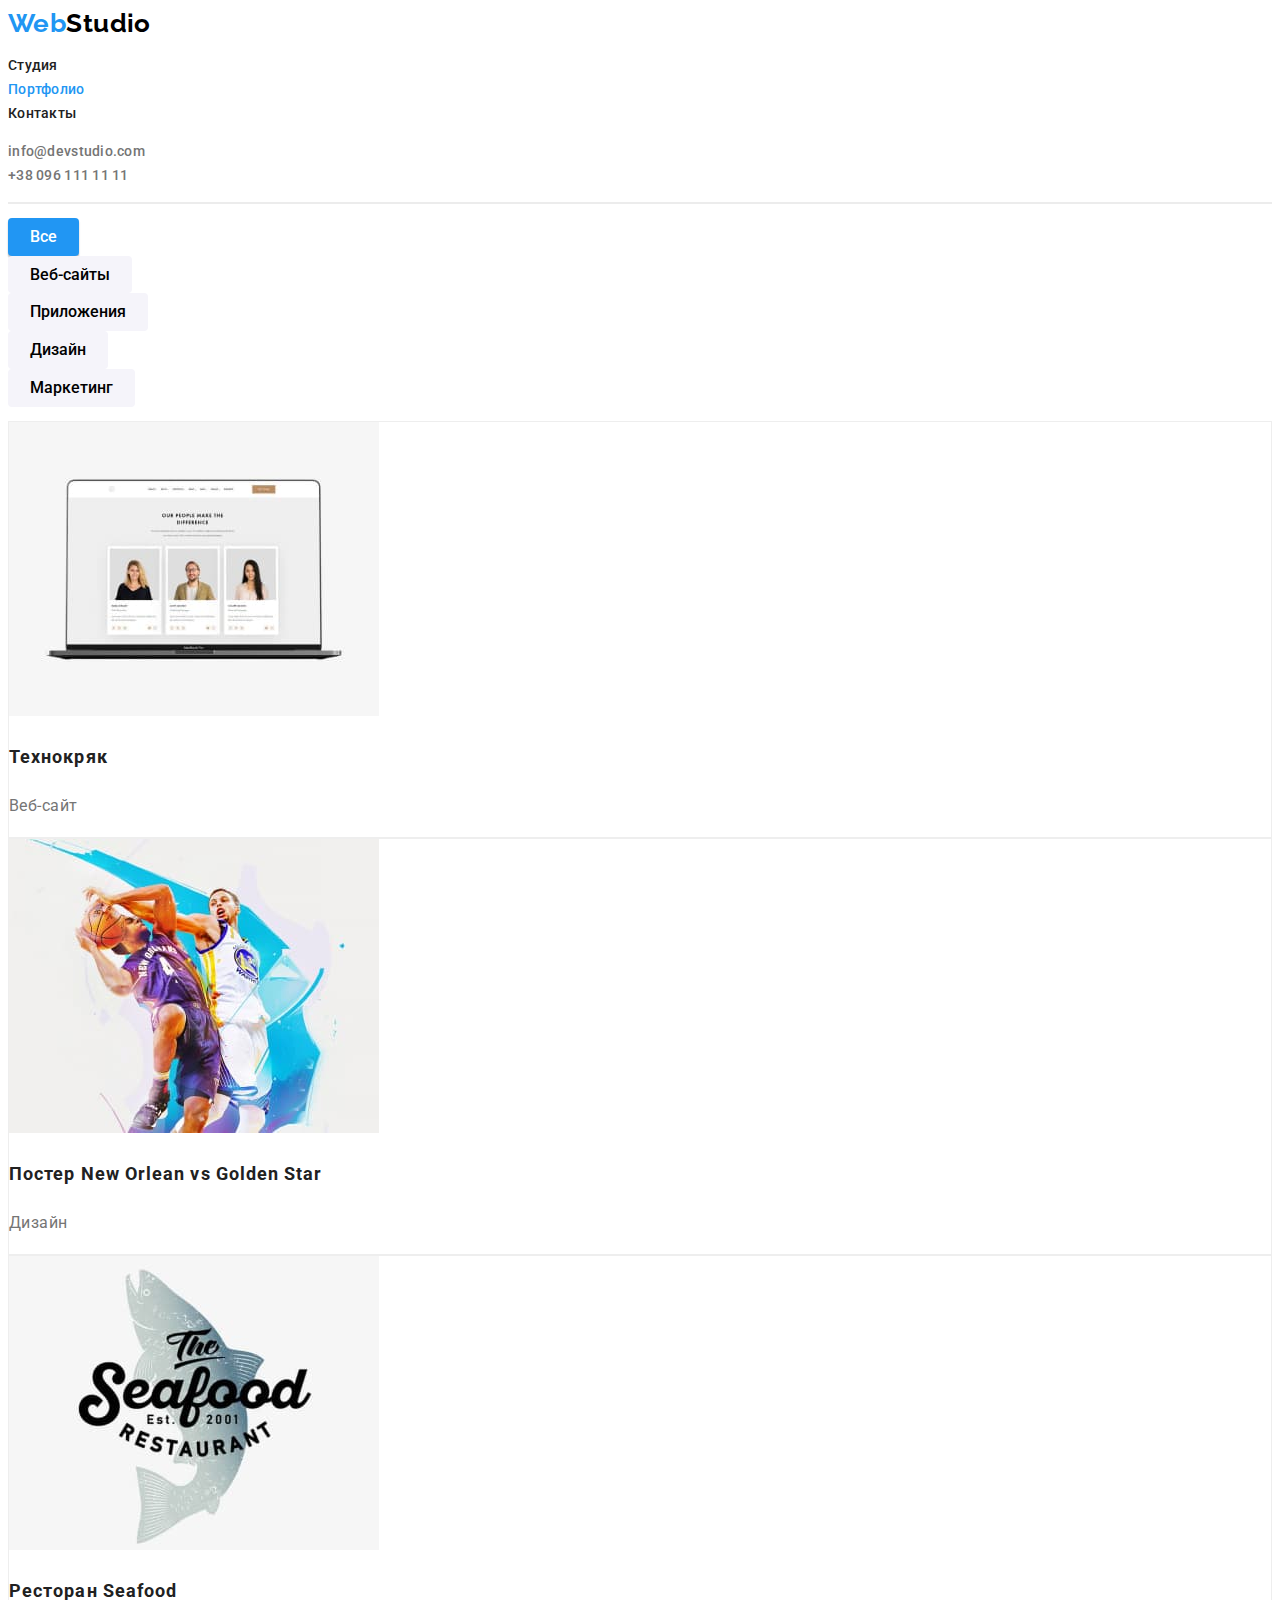
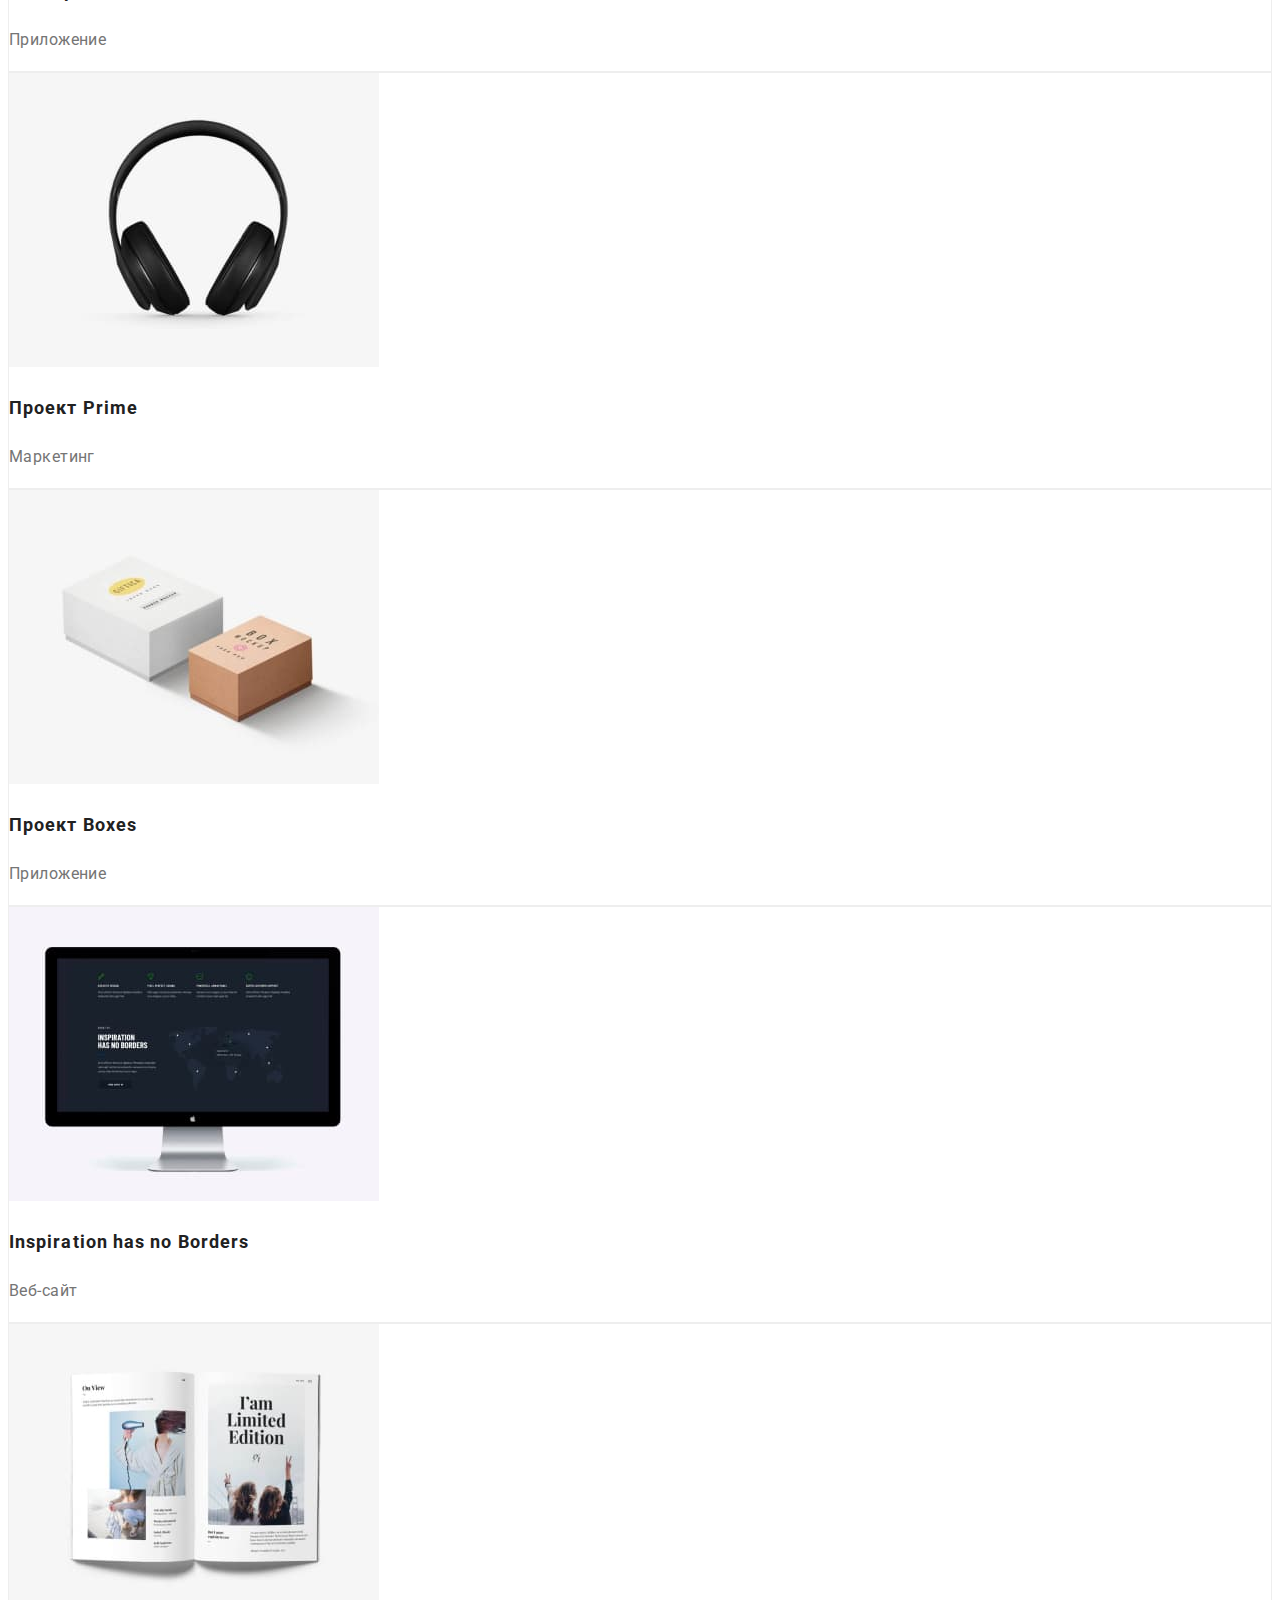
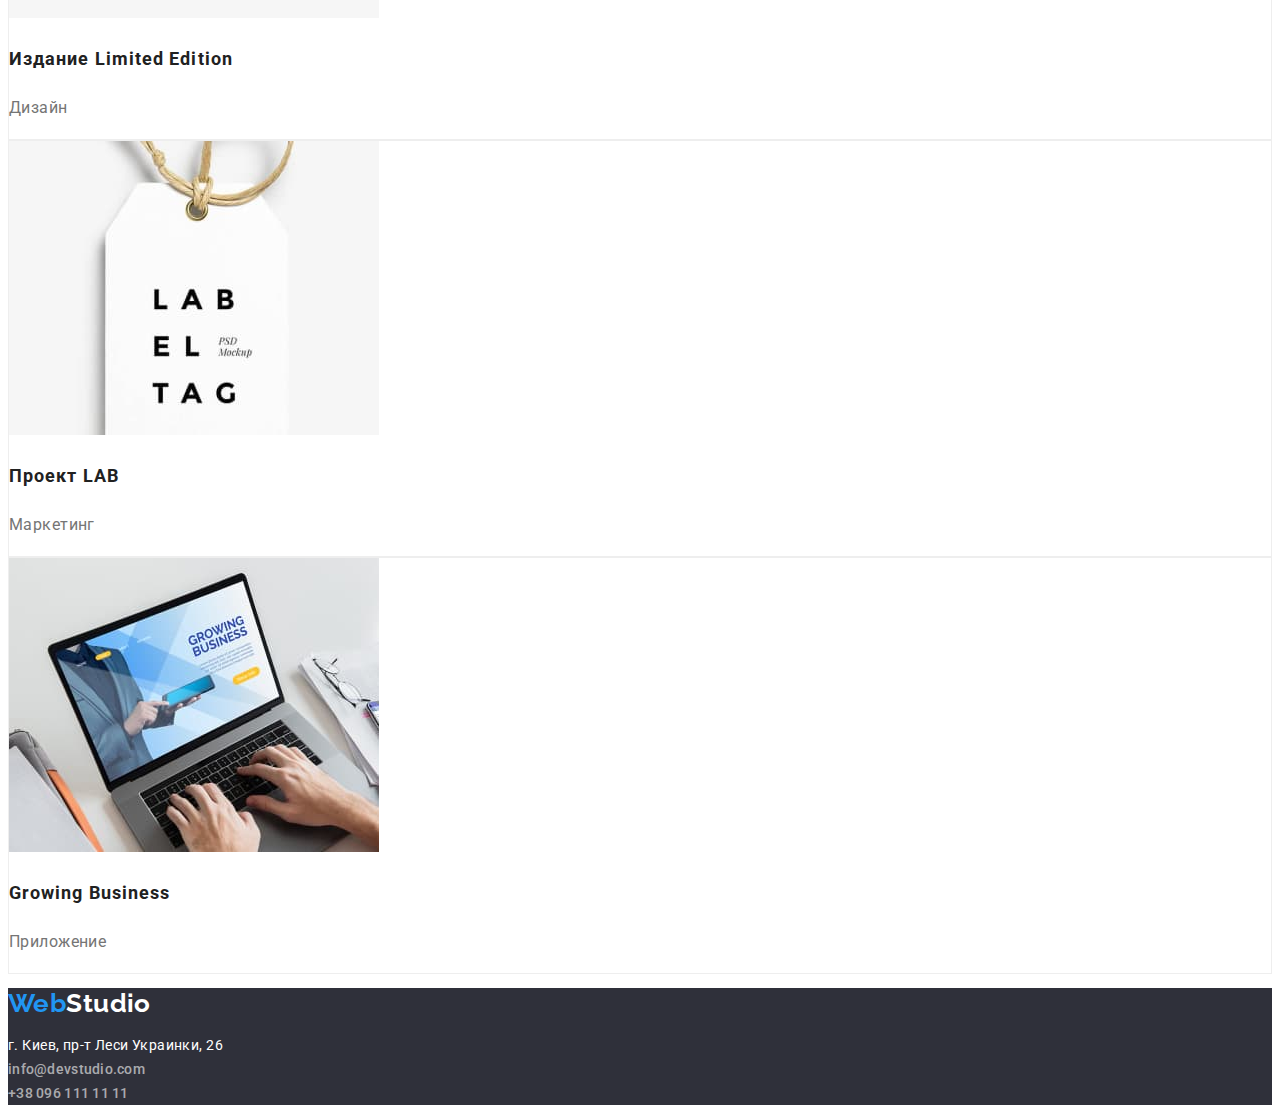
==== commit b7def076: "Добавлен стиль активной кнопки" ====
--- a/portfolio.html
+++ b/portfolio.html
@@ -39,7 +39,7 @@
         <section class="portfolio">
             <h1 class="unvisible">Портфолио</h1>
             <ul class="portfolio-btn-list">
-                <li><button class="portfolio-btn" type="button">Все</button></li>
+                <li><button class="portfolio-btn current" type="button">Все</button></li>
                 <li><button class="portfolio-btn" type="button">Веб-сайты</button></li>
                 <li><button class="portfolio-btn" type="button">Приложения</button></li>
                 <li><button class="portfolio-btn" type="button">Дизайн</button></li>
--- a/css/styles.css
+++ b/css/styles.css
@@ -139,8 +139,7 @@
 }
 
 /* Заголовки секций */
-.activites-title,
-.team-title {
+.section-title {
     color: var(--header-color);
     font-weight: 700;
     font-size: 36px;
@@ -210,9 +209,10 @@
 
 
 /* Переопределяем цвет кнопок фильтра при наведении мыши и
-   фокуса с клавиатуры */
+   фокуса с клавиатуры а также "Активной" кнопки*/
 .portfolio-btn:hover,
-.portfolio-btn:focus {
+.portfolio-btn:focus,
+.portfolio-btn.current {
     background-color: var(--accent-color);
     color: var(--bg-color);
     box-shadow: 0px 3px 1px var(--box-shadow-color5),
